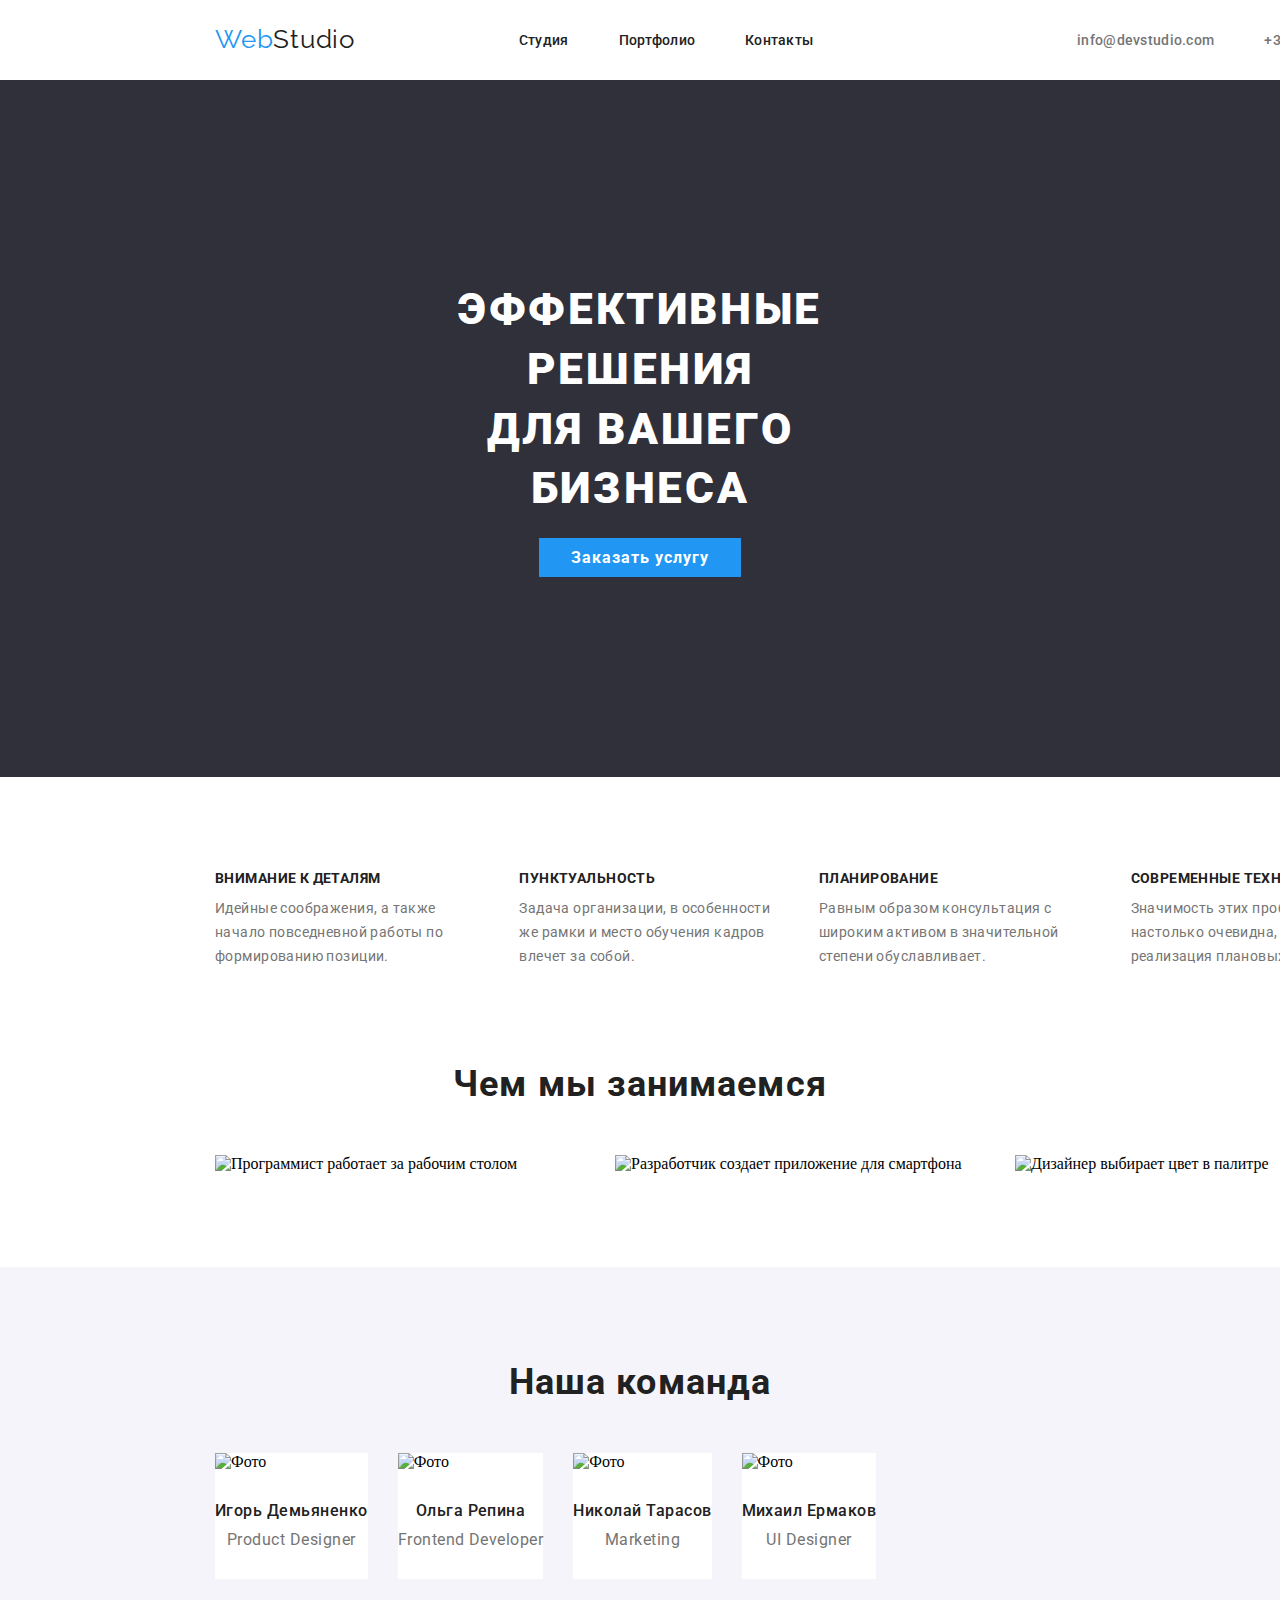
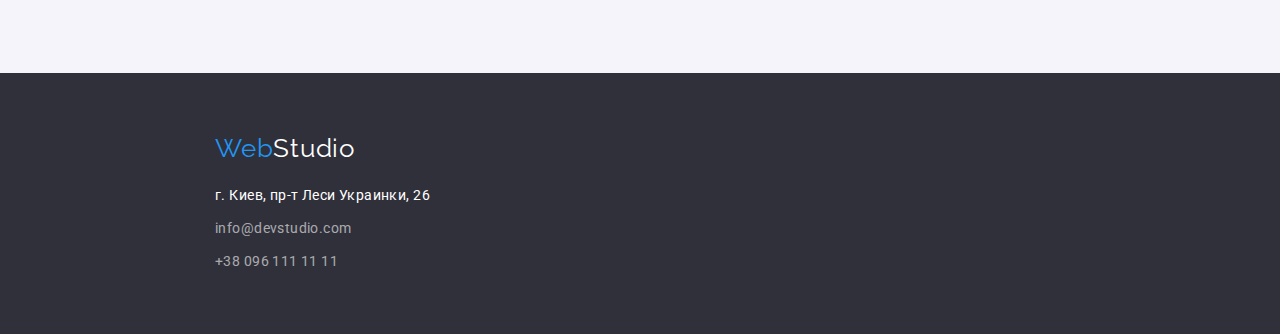
==== index.html @ e2a0431b "homework 3" ====
<!DOCTYPE html>
<html lang="ru">
<head>
    <meta charset="UTF-8">
    <meta name="viewport" content="width=device-width, initial-scale=1.0">
    <link rel="preconnect" href="https://fonts.gstatic.com">
    <link
        href="https://fonts.googleapis.com/css2?family=Raleway:wght@700&family=Roboto:wght@100;400;500;700;900&display=swap"
        rel="stylesheet">
    <title>Document</title>
    <link rel="stylesheet" href="./CSS/common.css">
    <link rel="stylesheet" href="./CSS/index.css">
    <link rel="stylesheet" href="./css/modern-normalize.css">
</head>
<body class="body">
    <header>
        <div class="container">
            <nav class="header-nav">
                <a class="logo" href="./index.html"> Web<span class="logo-part">Studio</span></a>
                <ul class="nav-list">
                    <li><a class="link" href="">Студия</a></li>
                    <li><a class="link" href="./portfolio.html">Портфолио</a></li>
                    <li><a class="link" href="">Контакты</a></li>
                </ul>
                <ul class="nav-contact">
                    <li><a class="connection" href="mailto:info@devstudio.com">info@devstudio.com</a></li>
                    <li><a class="connection" href="tel:+380961111111">+38 096 111 11 11</a></li>
                </ul>
            </nav>
        </div>
    </header>
    <main>
        <!--Герой-->
        <section class="hero">
                <h1 class="idea">Эффективные решения <br> для вашего бизнеса</h1>
                <a class="request" href="">Заказать услугу</a>
        </section>
        <!--Преимущества-->
        <section class="content-advantage">
            <h2 class="hidden">Наши преимущества</h2>
            <ul class="our-plus">
                <li class="point">
                    <h3 class="advantage">Внимание к деталям</h3>
                    <p class="advantage-text">Идейные соображения, а также начало повседневной работы по формированию позиции.</p>
                </li>
                <li class="point">
                    <h3 class="advantage">Пунктуальность</h3>
                    <p class="advantage-text">Задача организации, в особенности же рамки и место обучения кадров влечет за собой.
                    </p>
                </li>
                <li class="point">
                    <h3 class="advantage">Планирование</h3>
                    <p class="advantage-text">Равным образом консультация с широким активом в значительной степени обуславливает.
                    </p>
                </li>
                <li class="point">
                    <h3 class="advantage">Современные технологии</h3>
                    <p class="advantage-text">Значимость этих проблем настолько очевидна, что реализация плановых заданий.</p>
                </li>
            </ul>
        </section>
        <!--Чем мы занимаемся-->
        <section>
            <h2 class="business">Чем мы занимаемся</h2>
            <ul class="work">
                <li class="work-item">
                    <img src="./img/programing.png" width="370" alt="Программист работает за рабочим столом">
                </li>
                <li class="work-item">
                    <img src="./img/designing.png" width="370" alt="Разработчик создает приложение для смартфона">
                </li>
                <li class="work-item">
                    <img src="./img/palette.png" width="370" alt="Дизайнер выбирает цвет в палитре">
                </li>
            </ul>
        </section>
        <!--Наша команда-->
        <section class="our-team">
            <h2 class="team-header">Наша команда</h2>
            <ul class="team">
                <li class="team-item">
                    <img src="./img/igor.png" width="270" alt="Фото">
                    <h3 class="team-part">Игорь Демьяненко</h3>
                    <p class="team-part-position">Product Designer</p>
                </li>
                <li class="team-item">
                    <img src="./img/olga.png" width="270" alt="Фото">
                    <h3 class="team-part">Ольга Репина</h3>
                    <p class="team-part-position">Frontend Developer</p>
                </li>
                <li class="team-item">
                    <img src="./img/nicolay.png" width="270" alt="Фото">
                    <h3 class="team-part">Николай Тарасов</h3>
                    <p class="team-part-position">Marketing</p>
                </li>
                <li class="team-item">
                    <img src="./img/mihail.png" width="270" alt="Фото">
                    <h3 class="team-part">Михаил Ермаков</h3>
                    <p class="team-part-position">UI Designer</p>
                </li>
            </ul>
        </section>
    </main>
    <footer class="floor">
        <a class="logo" href="./index.html"> Web<span class="logo-text">Studio</span></a>
        <address>
            <p class="location">г. Киев, пр-т Леси Украинки, 26</p>
            <a class="contacts" href="mailto:info@devstudio.com">info@devstudio.com</a>
            <a class="contacts" href="tel:+380961111111">+38 096 111 11 11</a>
        </address>
    </footer>
</body>
</html>
---- CSS/common.css ----
:root {
  --text-h: #212121;
  --text-p: #757575;
  --text-focus: #2196f3;
  --text-hero: #ffffff;
  --background-hero-footer: #2f303a;
  --background-team: #f5f4fa;
  --text-adress: rgba(255, 255, 255, 0.6);
}

body {
  background-color: var(--text-hero);
}

ul {
  list-style: none;
}

a {
  text-decoration: none;
}

/*header*/
.container {
  box-sizing: content-box;
  width: 1170px;
  margin-left: 200px;
  margin-right: 200px;
  padding-right: 15px;
  padding-left: 15px;
  padding-top: 24px;
  padding-bottom: 25px;
}
.header-nav,
.nav-list,
.nav-contact {
  display: flex;
}
.header-nav {
  height: 31px;
  justify-content: space-between;
  align-items: center;
}
.logo {
  font-family: Raleway;
  font-weight: normal;
  font-size: 26px;
  line-height: 1.19;
  letter-spacing: 0.03em;
  color: var(--text-focus);
}
.logo-part {
  color: var(--text-h);
}
.link:last-child {
  margin-right: 50px;
}
.link {
  font-family: Roboto;
  font-weight: 500;
  font-size: 14px;
  line-height: 1.14;
  letter-spacing: 0.02em;
  color: var(--text-h);
}
.link:hover,
.link:focus {
  color: var(--text-focus);
}
.connection {
  margin-left: 50px;
  font-family: Roboto;
  font-weight: 500;
  font-size: 14px;
  line-height: 1.14;
  letter-spacing: 0.02em;
  color: var(--text-p);
}
.connection:hover,
.connection:focus {
  color: var(--text-focus);
}

/*footer*/
.floor {
  padding-top: 60px;
  padding-bottom: 60px;
  padding-right: 215px;
  padding-left: 215px;
  background: var(--background-hero-footer);
}
.logo-text {
  color: var(--text-hero);
}
address {
  font-style: normal;
}
.location {
  margin-block-start: 20px;
  margin-block-end: 0px;
  margin-inline-start: 0px;
  margin-inline-end: 0px;
  font-family: Roboto;
  font-weight: normal;
  font-size: 14px;
  line-height: 1.71;
  letter-spacing: 0.03em;
  color: var(--text-hero);
}
.contacts {
  margin-top: 9px;
  display: block;
  font-family: Roboto;
  font-weight: normal;
  font-size: 14px;
  line-height: 1.71;
  letter-spacing: 0.03em;
  color: var(--text-adress);
}
---- CSS/index.css ----
/*Main*/
.body {
  margin: 0;
  padding: 0;
}
/*Герой*/
.hero {
  background-color: var(--background-hero-footer);
  padding-top: 200px;
  padding-bottom: 210px;
  padding-left: 452px;
  padding-right: 452px;
  text-align: center;
}
.idea {
  margin-top: 0;
  margin-bottom: 30px;
  font-family: Roboto;
  font-style: normal;
  font-weight: 900;
  font-size: 44px;
  line-height: 1.36;
  text-align: center;
  letter-spacing: 0.06em;
  text-transform: uppercase;
  color: var(--text-hero);
}
.request {
  padding-top: 10px;
  padding-bottom: 10px;
  padding-left: 32px;
  padding-right: 32px;
  font-family: Roboto;
  font-style: normal;
  background-color: var(--text-focus);
  font-weight: bold;
  font-size: 16px;
  line-height: 1.87px;
  letter-spacing: 0.06em;
  color: var(--text-hero);
}
/*Преимущества*/
.hidden {
  font-size: 0;
}
.content-advantage,
.our-plus {
  display: flex;
}
.our-plus {
  margin-block-start: 0;
  margin-block-end: 0;
  margin-inline-start: 0;
  margin-inline-end: 0;
  padding-inline-start: 0;
}
.content-advantage {
  box-sizing: border-box;
  width: 1200px;
  padding-right: 15px;
  padding-left: 15px;
  margin-left: 200px;
  margin-right: 200px;
}
.advantage {
  margin-top: 94px;
  margin-bottom: 0;
  font-family: Roboto;
  font-style: normal;
  font-weight: bold;
  font-size: 14px;
  line-height: 1.14;
  letter-spacing: 0.03em;
  text-transform: uppercase;
  color: var(--text-h);
}
.advantage-text {
  margin-top: 10px;
  margin-bottom: 94px;
  font-family: Roboto;
  font-style: normal;
  font-weight: normal;
  font-size: 14px;
  line-height: 1.71;
  letter-spacing: 0.03em;
  color: var(--text-p);
}
.our-plus .point:not(:last-child) {
  margin-right: 30px;
}
/*Чем мы занимаемся*/
.business {
  display: block;
  margin-block-start: 0px;
  margin-block-end: 0px;
  margin-inline-start: 0px;
  margin-inline-end: 0px;
  font-family: Roboto;
  font-style: normal;
  font-weight: bold;
  font-size: 36px;
  line-height: 1.17;
  text-align: center;
  letter-spacing: 0.03em;
  color: var(--text-h);
}
.work {
  display: flex;
  margin-block-start: 0px;
  margin-block-end: 0px;
  margin-inline-start: 0px;
  margin-inline-end: 0px;
  padding-inline-start: 0px;
  padding-right: 15px;
  padding-left: 15px;
  margin-right: 200px;
  margin-left: 200px;
  width: 1200px;
}
.work-item {
  margin-top: 50px;
  display: flex;
}
.work .work-item:not(:last-child) {
  margin-right: 30px;
}
/*Наша команда*/
.team-header {
  margin-block-start: 0px;
  margin-block-end: 0px;
  margin-inline-start: 0px;
  margin-inline-end: 0px;
  margin-top: 94px;
  padding-top: 94px;
  font-family: Roboto;
  font-style: normal;
  font-weight: bold;
  font-size: 36px;
  line-height: 1.17;
  text-align: center;
  letter-spacing: 0.03em;
  color: var(--text-h);
}
.team {
  display: flex;
  margin-block-start: 0px;
  margin-block-end: 0px;
  margin-inline-start: 0px;
  margin-inline-end: 0px;
  padding-inline-start: 0px;
  width: 1200px;
  padding-right: 15px;
  padding-left: 15px;
  margin-right: 200px;
  margin-left: 200px;
  margin-top: 50px;
}
.team .team-item .team-part .team-part-position {
  display: flex;
}
.team .team-item:not(:last-child) {
  margin-right: 30px;
}
.team-item {
  background-color: var(--text-hero);
  margin-bottom: 94px;
}
.team-part {
  margin-block-start: 30px;
  margin-block-end: 10px;
  margin-inline-start: 0px;
  margin-inline-end: 0px;
  font-family: Roboto;
  font-style: normal;
  font-weight: 500;
  font-size: 16px;
  line-height: 1.19;
  text-align: center;
  letter-spacing: 0.03em;
  color: var(--text-h);
}
.team-part-position {
  margin-block-start: 0px;
  margin-block-end: 30px;
  margin-inline-start: 0px;
  margin-inline-end: 0px;
  font-family: Roboto;
  font-style: normal;
  font-weight: normal;
  font-size: 16px;
  line-height: 1.19;
  text-align: center;
  letter-spacing: 0.03em;
  color: var(--text-p);
}
.our-team {
  background-color: var(--background-team);
}
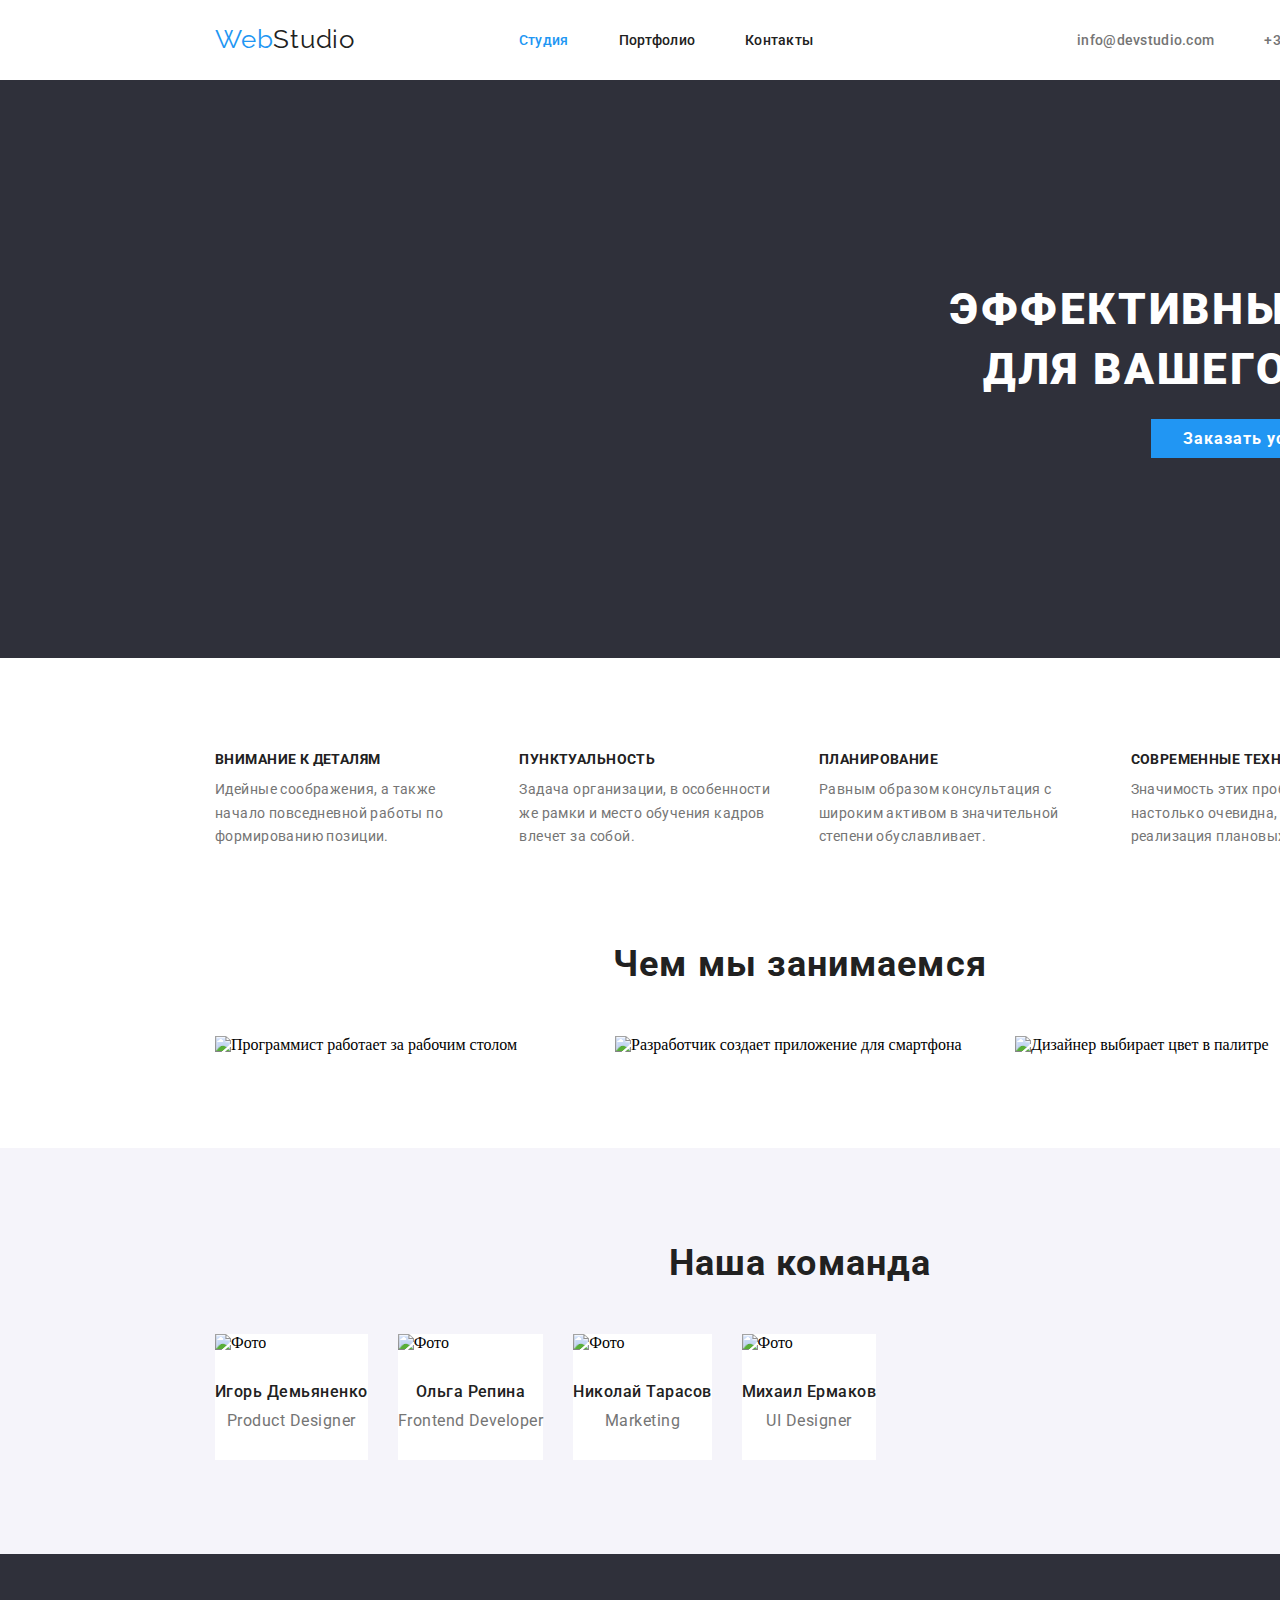
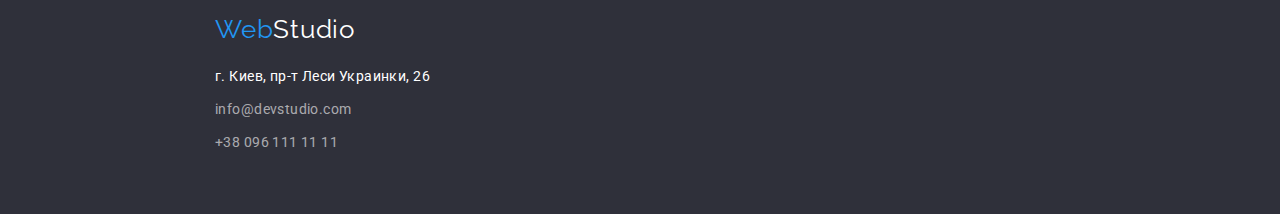
==== commit f6098a2c: "homework 3" ====
--- a/index.html
+++ b/index.html
@@ -18,7 +18,7 @@
             <nav class="header-nav">
                 <a class="logo" href="./index.html"> Web<span class="logo-part">Studio</span></a>
                 <ul class="nav-list">
-                    <li><a class="link" href="">Студия</a></li>
+                    <li><a class="link" href="./index.html"> <span class="main-page">Студия</span></a></li>
                     <li><a class="link" href="./portfolio.html">Портфолио</a></li>
                     <li><a class="link" href="">Контакты</a></li>
                 </ul>
@@ -60,7 +60,7 @@
             </ul>
         </section>
         <!--Чем мы занимаемся-->
-        <section>
+        <section class="our-job">
             <h2 class="business">Чем мы занимаемся</h2>
             <ul class="work">
                 <li class="work-item">
--- a/CSS/common.css
+++ b/CSS/common.css
@@ -83,6 +83,8 @@
 
 /*footer*/
 .floor {
+  box-sizing: border-box;
+  width: 1600px;
   padding-top: 60px;
   padding-bottom: 60px;
   padding-right: 215px;
--- a/CSS/index.css
+++ b/CSS/index.css
@@ -1,3 +1,16 @@
+:root {
+  --text-h: #212121;
+  --text-p: #757575;
+  --text-focus: #2196f3;
+  --text-hero: #ffffff;
+  --background-hero-footer: #2f303a;
+  --text-adress: rgba(255, 255, 255, 0.6);
+  --background-button: #f5f4fa;
+}
+/*header*/
+.main-page {
+  color: var(--text-focus);
+}
 /*Main*/
 .body {
   margin: 0;
@@ -5,6 +18,7 @@
 }
 /*Герой*/
 .hero {
+  width: 1600px;
   background-color: var(--background-hero-footer);
   padding-top: 200px;
   padding-bottom: 210px;
@@ -89,6 +103,9 @@
   margin-right: 30px;
 }
 /*Чем мы занимаемся*/
+.our-job {
+  width: 1600px;
+}
 .business {
   display: block;
   margin-block-start: 0px;
@@ -194,5 +211,6 @@
   color: var(--text-p);
 }
 .our-team {
+  width: 1600px;
   background-color: var(--background-team);
 }
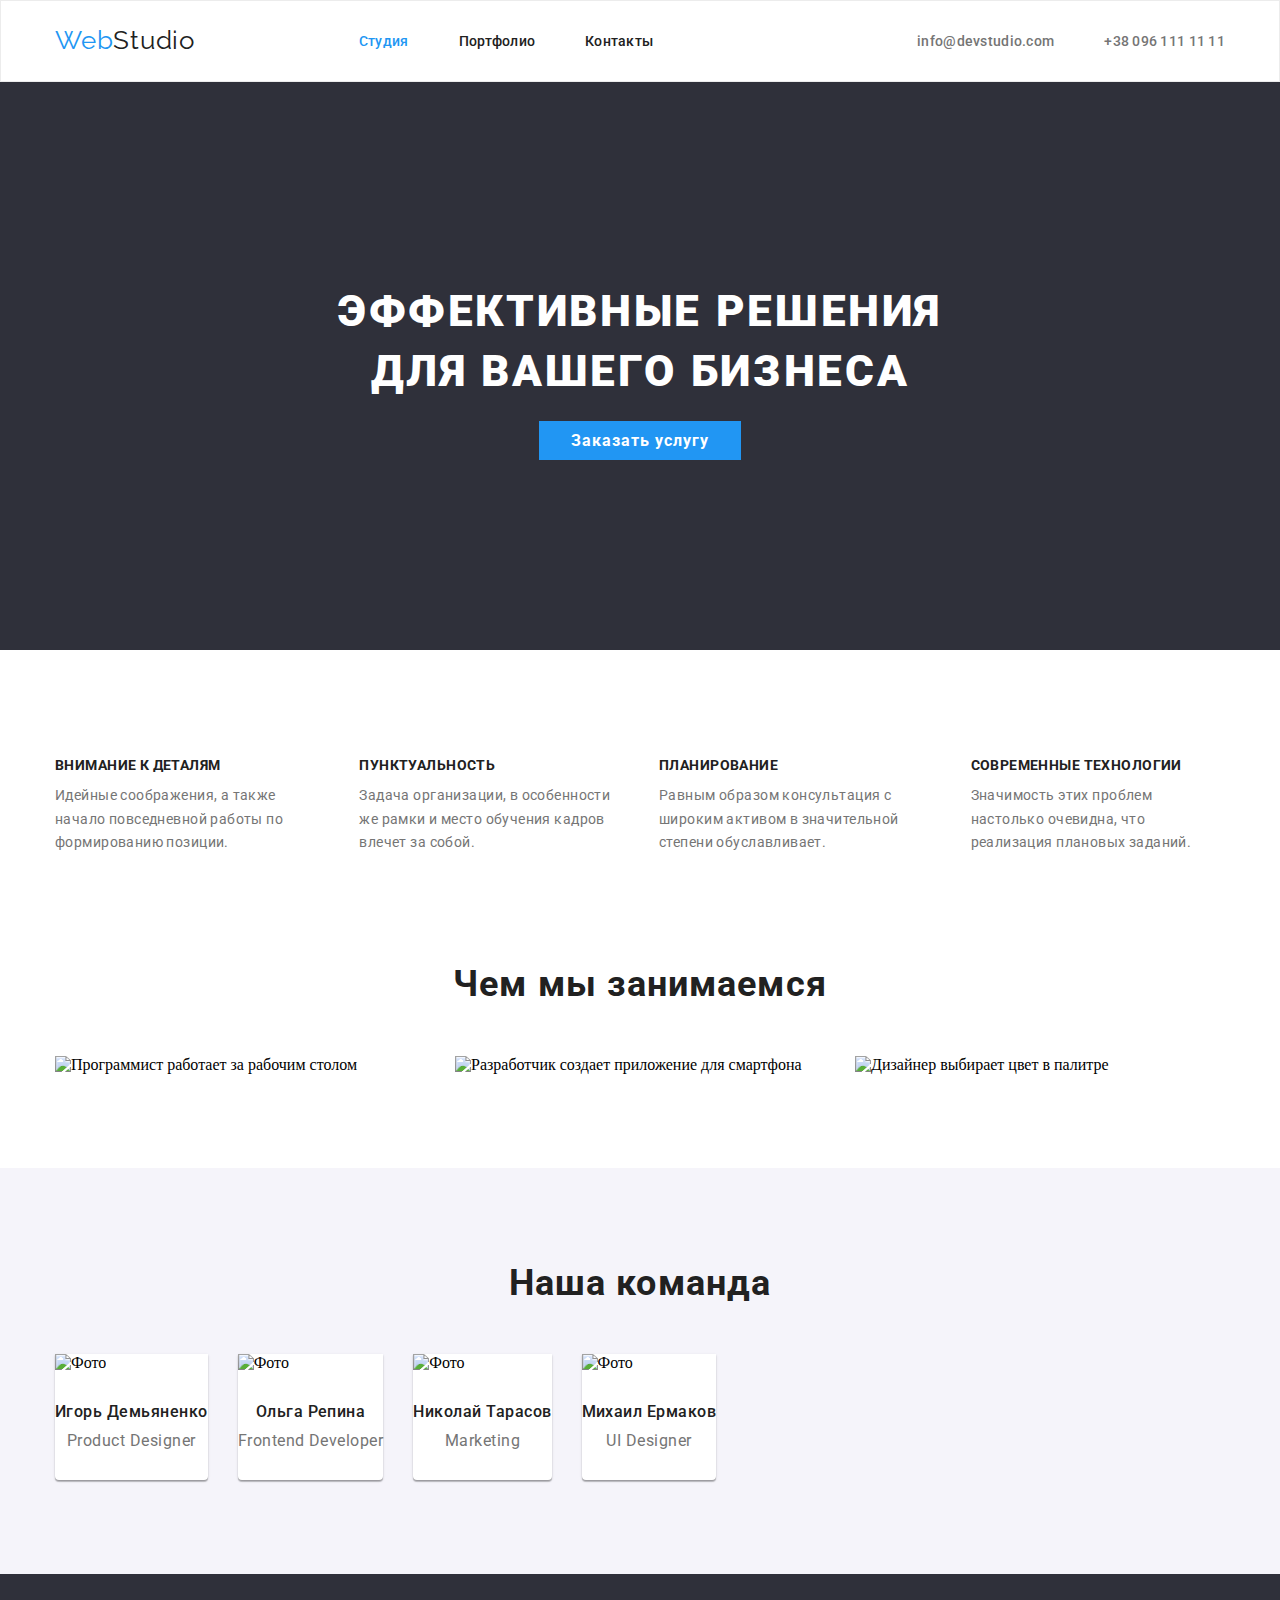
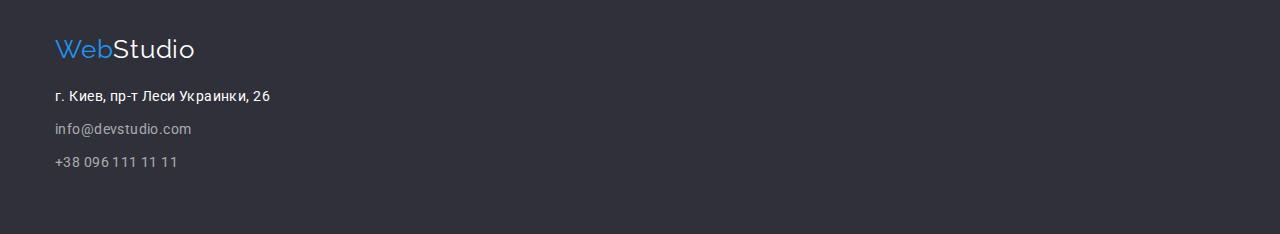
==== commit 2247aabd: "homework 3" ====
--- a/index.html
+++ b/index.html
@@ -13,7 +13,7 @@
     <link rel="stylesheet" href="./css/modern-normalize.css">
 </head>
 <body class="body">
-    <header>
+    <header class="header-border">
         <div class="container">
             <nav class="header-nav">
                 <a class="logo" href="./index.html"> Web<span class="logo-part">Studio</span></a>
@@ -32,82 +32,95 @@
     <main>
         <!--Герой-->
         <section class="hero">
-                <h1 class="idea">Эффективные решения <br> для вашего бизнеса</h1>
-                <a class="request" href="">Заказать услугу</a>
+            <div class="hero-container">
+              <h1 class="idea">Эффективные решения <br> для вашего бизнеса</h1>
+              <a class="request" href="">Заказать услугу</a>
+            </div>
         </section>
         <!--Преимущества-->
-        <section class="content-advantage">
-            <h2 class="hidden">Наши преимущества</h2>
-            <ul class="our-plus">
-                <li class="point">
-                    <h3 class="advantage">Внимание к деталям</h3>
-                    <p class="advantage-text">Идейные соображения, а также начало повседневной работы по формированию позиции.</p>
-                </li>
-                <li class="point">
-                    <h3 class="advantage">Пунктуальность</h3>
-                    <p class="advantage-text">Задача организации, в особенности же рамки и место обучения кадров влечет за собой.
-                    </p>
-                </li>
-                <li class="point">
-                    <h3 class="advantage">Планирование</h3>
-                    <p class="advantage-text">Равным образом консультация с широким активом в значительной степени обуславливает.
-                    </p>
-                </li>
-                <li class="point">
-                    <h3 class="advantage">Современные технологии</h3>
-                    <p class="advantage-text">Значимость этих проблем настолько очевидна, что реализация плановых заданий.</p>
-                </li>
-            </ul>
+        <section>
+            <div class="content-advantage">
+                <h2 class="hidden">Наши преимущества</h2>
+                <ul class="our-plus">
+                    <li class="point">
+                        <h3 class="advantage">Внимание к деталям</h3>
+                        <p class="advantage-text">Идейные соображения, а также начало повседневной работы по формированию позиции.
+                        </p>
+                    </li>
+                    <li class="point">
+                        <h3 class="advantage">Пунктуальность</h3>
+                        <p class="advantage-text">Задача организации, в особенности же рамки и место обучения кадров влечет за
+                            собой.
+                        </p>
+                    </li>
+                    <li class="point">
+                        <h3 class="advantage">Планирование</h3>
+                        <p class="advantage-text">Равным образом консультация с широким активом в значительной степени
+                            обуславливает.
+                        </p>
+                    </li>
+                    <li class="point">
+                        <h3 class="advantage">Современные технологии</h3>
+                        <p class="advantage-text">Значимость этих проблем настолько очевидна, что реализация плановых заданий.</p>
+                    </li>
+                </ul>
+            </div>
         </section>
         <!--Чем мы занимаемся-->
-        <section class="our-job">
-            <h2 class="business">Чем мы занимаемся</h2>
-            <ul class="work">
-                <li class="work-item">
-                    <img src="./img/programing.png" width="370" alt="Программист работает за рабочим столом">
-                </li>
-                <li class="work-item">
-                    <img src="./img/designing.png" width="370" alt="Разработчик создает приложение для смартфона">
-                </li>
-                <li class="work-item">
-                    <img src="./img/palette.png" width="370" alt="Дизайнер выбирает цвет в палитре">
-                </li>
-            </ul>
+        <section>
+            <div class="our-job">
+                <h2 class="business">Чем мы занимаемся</h2>
+                <ul class="work">
+                    <li class="work-item">
+                        <img src="./img/programing.png" width="370" alt="Программист работает за рабочим столом">
+                    </li>
+                    <li class="work-item">
+                        <img src="./img/designing.png" width="370" alt="Разработчик создает приложение для смартфона">
+                    </li>
+                    <li class="work-item">
+                        <img src="./img/palette.png" width="370" alt="Дизайнер выбирает цвет в палитре">
+                    </li>
+                </ul>
+            </div>
         </section>
         <!--Наша команда-->
         <section class="our-team">
-            <h2 class="team-header">Наша команда</h2>
-            <ul class="team">
-                <li class="team-item">
-                    <img src="./img/igor.png" width="270" alt="Фото">
-                    <h3 class="team-part">Игорь Демьяненко</h3>
-                    <p class="team-part-position">Product Designer</p>
-                </li>
-                <li class="team-item">
-                    <img src="./img/olga.png" width="270" alt="Фото">
-                    <h3 class="team-part">Ольга Репина</h3>
-                    <p class="team-part-position">Frontend Developer</p>
-                </li>
-                <li class="team-item">
-                    <img src="./img/nicolay.png" width="270" alt="Фото">
-                    <h3 class="team-part">Николай Тарасов</h3>
-                    <p class="team-part-position">Marketing</p>
-                </li>
-                <li class="team-item">
-                    <img src="./img/mihail.png" width="270" alt="Фото">
-                    <h3 class="team-part">Михаил Ермаков</h3>
-                    <p class="team-part-position">UI Designer</p>
-                </li>
-            </ul>
+            <div class="team-container">
+                <h2 class="team-header">Наша команда</h2>
+                <ul class="team">
+                    <li class="team-item">
+                        <img src="./img/igor.png" width="270" alt="Фото">
+                        <h3 class="team-part">Игорь Демьяненко</h3>
+                        <p class="team-part-position">Product Designer</p>
+                    </li>
+                    <li class="team-item">
+                        <img src="./img/olga.png" width="270" alt="Фото">
+                        <h3 class="team-part">Ольга Репина</h3>
+                        <p class="team-part-position">Frontend Developer</p>
+                    </li>
+                    <li class="team-item">
+                        <img src="./img/nicolay.png" width="270" alt="Фото">
+                        <h3 class="team-part">Николай Тарасов</h3>
+                        <p class="team-part-position">Marketing</p>
+                    </li>
+                    <li class="team-item">
+                        <img src="./img/mihail.png" width="270" alt="Фото">
+                        <h3 class="team-part">Михаил Ермаков</h3>
+                        <p class="team-part-position">UI Designer</p>
+                    </li>
+                </ul>
+            </div>
         </section>
     </main>
-    <footer class="floor">
-        <a class="logo" href="./index.html"> Web<span class="logo-text">Studio</span></a>
-        <address>
-            <p class="location">г. Киев, пр-т Леси Украинки, 26</p>
-            <a class="contacts" href="mailto:info@devstudio.com">info@devstudio.com</a>
-            <a class="contacts" href="tel:+380961111111">+38 096 111 11 11</a>
-        </address>
+    <footer class="footer">
+        <div class="footer-container">
+            <a class="logo" href="./index.html"> Web<span class="logo-text">Studio</span></a>
+            <address>
+                <p class="location">г. Киев, пр-т Леси Украинки, 26</p>
+                <a class="contacts" href="mailto:info@devstudio.com">info@devstudio.com</a>
+                <a class="contacts" href="tel:+380961111111">+38 096 111 11 11</a>
+            </address>
+        </div>
     </footer>
 </body>
 </html>--- a/CSS/common.css
+++ b/CSS/common.css
@@ -22,14 +22,14 @@
 
 /*header*/
 .container {
-  box-sizing: content-box;
-  width: 1170px;
-  margin-left: 200px;
-  margin-right: 200px;
+  box-sizing: border-box;
+  width: 1200px;
   padding-right: 15px;
   padding-left: 15px;
   padding-top: 24px;
   padding-bottom: 25px;
+  margin-left: auto;
+  margin-right: auto;
 }
 .header-nav,
 .nav-list,
@@ -80,16 +80,22 @@
 .connection:focus {
   color: var(--text-focus);
 }
-
+.header-border {
+  border: 1px solid #ececec;
+}
 /*footer*/
-.floor {
+.footer {
+  background: var(--background-hero-footer);
+}
+.footer-container {
   box-sizing: border-box;
-  width: 1600px;
+  width: 1200px;
   padding-top: 60px;
   padding-bottom: 60px;
-  padding-right: 215px;
-  padding-left: 215px;
-  background: var(--background-hero-footer);
+  padding-left: 15px;
+  padding-right: 15px;
+  margin-left: auto;
+  margin-right: auto;
 }
 .logo-text {
   color: var(--text-hero);
@@ -110,8 +116,8 @@
   color: var(--text-hero);
 }
 .contacts {
+  display: block;
   margin-top: 9px;
-  display: block;
   font-family: Roboto;
   font-weight: normal;
   font-size: 14px;
--- a/CSS/index.css
+++ b/CSS/index.css
@@ -18,12 +18,17 @@
 }
 /*Герой*/
 .hero {
-  width: 1600px;
   background-color: var(--background-hero-footer);
+}
+.hero-container {
+  box-sizing: border-box;
+  width: 1200px;
   padding-top: 200px;
-  padding-bottom: 210px;
-  padding-left: 452px;
-  padding-right: 452px;
+  padding-bottom: 200px;
+  padding-left: 15px;
+  padding-right: 15px;
+  margin-left: auto;
+  margin-right: auto;
   text-align: center;
 }
 .idea {
@@ -54,6 +59,16 @@
   color: var(--text-hero);
 }
 /*Преимущества*/
+.content-advantage {
+  box-sizing: border-box;
+  width: 1200px;
+  padding-top: 94px;
+  padding-bottom: 94px;
+  padding-right: 15px;
+  padding-left: 15px;
+  margin-left: auto;
+  margin-right: auto;
+}
 .hidden {
   font-size: 0;
 }
@@ -68,16 +83,8 @@
   margin-inline-end: 0;
   padding-inline-start: 0;
 }
-.content-advantage {
-  box-sizing: border-box;
-  width: 1200px;
-  padding-right: 15px;
-  padding-left: 15px;
-  margin-left: 200px;
-  margin-right: 200px;
-}
+
 .advantage {
-  margin-top: 94px;
   margin-bottom: 0;
   font-family: Roboto;
   font-style: normal;
@@ -90,7 +97,6 @@
 }
 .advantage-text {
   margin-top: 10px;
-  margin-bottom: 94px;
   font-family: Roboto;
   font-style: normal;
   font-weight: normal;
@@ -104,7 +110,13 @@
 }
 /*Чем мы занимаемся*/
 .our-job {
-  width: 1600px;
+  box-sizing: border-box;
+  width: 1200px;
+  padding-left: 15px;
+  padding-right: 15px;
+  padding-bottom: 94px;
+  margin-right: auto;
+  margin-left: auto;
 }
 .business {
   display: block;
@@ -128,11 +140,6 @@
   margin-inline-start: 0px;
   margin-inline-end: 0px;
   padding-inline-start: 0px;
-  padding-right: 15px;
-  padding-left: 15px;
-  margin-right: 200px;
-  margin-left: 200px;
-  width: 1200px;
 }
 .work-item {
   margin-top: 50px;
@@ -142,13 +149,24 @@
   margin-right: 30px;
 }
 /*Наша команда*/
+.our-team {
+  background-color: var(--background-team);
+}
+.team-container {
+  box-sizing: border-box;
+  width: 1200px;
+  padding-top: 94px;
+  padding-bottom: 94px;
+  padding-right: 15px;
+  padding-left: 15px;
+  margin-right: auto;
+  margin-left: auto;
+}
 .team-header {
   margin-block-start: 0px;
   margin-block-end: 0px;
   margin-inline-start: 0px;
   margin-inline-end: 0px;
-  margin-top: 94px;
-  padding-top: 94px;
   font-family: Roboto;
   font-style: normal;
   font-weight: bold;
@@ -165,11 +183,6 @@
   margin-inline-start: 0px;
   margin-inline-end: 0px;
   padding-inline-start: 0px;
-  width: 1200px;
-  padding-right: 15px;
-  padding-left: 15px;
-  margin-right: 200px;
-  margin-left: 200px;
   margin-top: 50px;
 }
 .team .team-item .team-part .team-part-position {
@@ -179,8 +192,10 @@
   margin-right: 30px;
 }
 .team-item {
+  box-shadow: 0px 1px 3px rgba(0, 0, 0, 0.12), 0px 1px 1px rgba(0, 0, 0, 0.14),
+    0px 2px 1px rgba(0, 0, 0, 0.2);
+  border-radius: 0px 0px 4px 4px;
   background-color: var(--text-hero);
-  margin-bottom: 94px;
 }
 .team-part {
   margin-block-start: 30px;
@@ -210,7 +225,3 @@
   letter-spacing: 0.03em;
   color: var(--text-p);
 }
-.our-team {
-  width: 1600px;
-  background-color: var(--background-team);
-}
